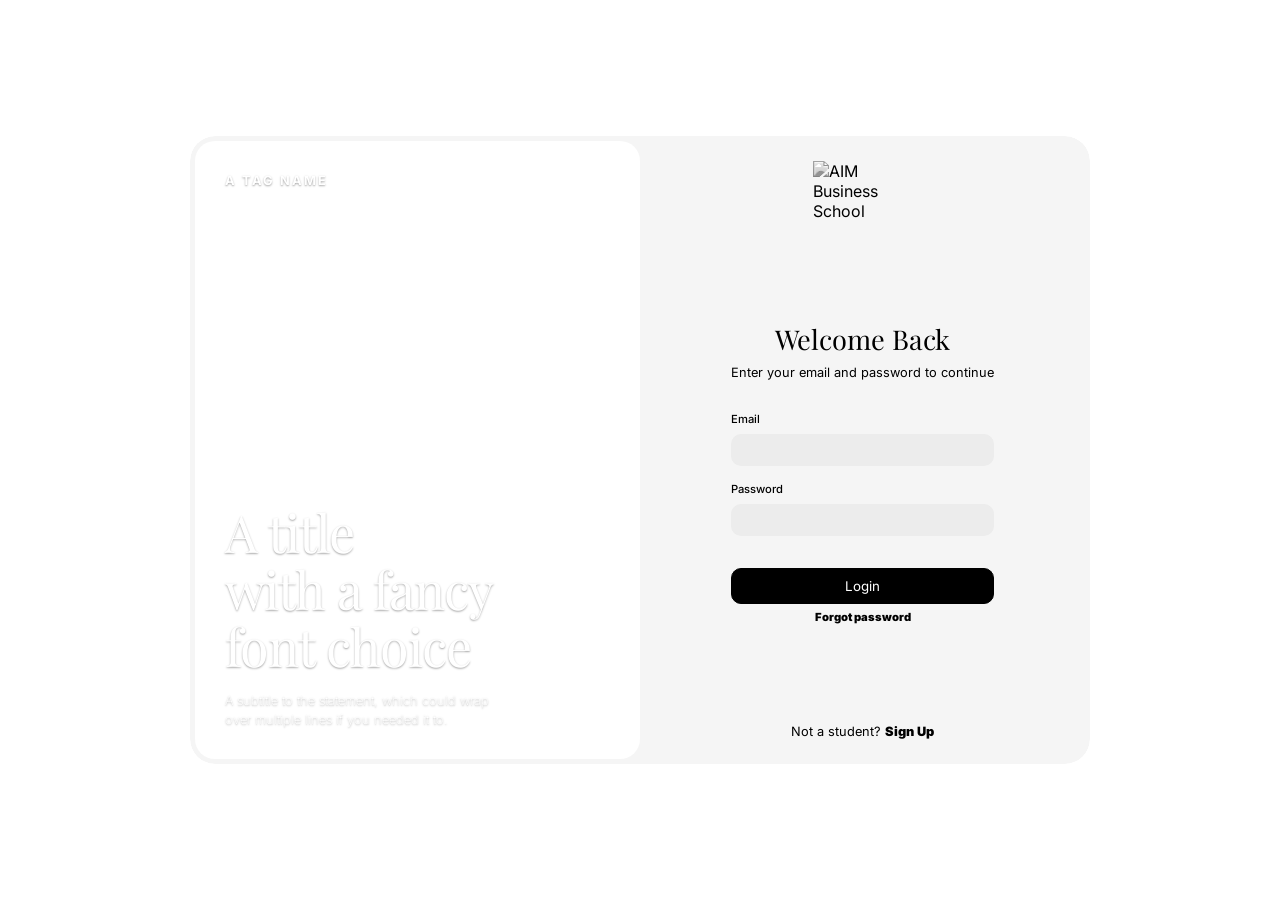
==== index.html @ 40762cf9 "Initial HTML skeleton" ====
<!DOCTYPE html>
<html lang="en">
<head>
  <meta charset="UTF-8" />
  <meta name="viewport" content="width=device-width, initial-scale=1.0"/>
  <title>Login • Student Portal</title>
  <link rel="stylesheet" href="styles/login.css">
</head>
<body class="login">
  <div class="container">
  <div class="card-fill" aria-hidden="true"></div>

  <article class="highlight">
    <p class="highlight-tag"> a tag name</p>
    <span>
      <h2>A title <br>with a fancy font choice</h2>
      <p>A subtitle to the statement, which could wrap over multiple lines if you needed it to.</p>
    </span>
  </article>

  <main class="login-panel">
    <img class="brand-logo" src="https://www.aim.com.au/sites/default/files/AIM-Business-School-Logo_1.png" alt="AIM Business School">
    <section>
      <h1>Welcome Back</h1>
      <p>Enter your email and password to continue</p>
      <form action="dashboard.html">
        <label for="email">Email</label>
        <input type="text" id="email" name="email" required>

        <label for="password">Password</label>
        <input type="password" id="password" name="password" required>
        <button type="submit">Login</button>

        <a href="#" class="forgot-password">Forgot password</a>

      </form>
    </section>
    <p>Not a student? <a href="#">Sign Up</a></p>
  </main>
</div>

  <script src="scripts/login-mask.js"></script>
</body>
</html>
---- styles/login.css ----
@import url("https://fonts.googleapis.com/css2?family=Inter:ital,opsz,wght@0,14..32,100..900;1,14..32,100..900&family=Playfair+Display:ital,wght@0,400..900;1,400..900&family=Playfair:ital,opsz,wght@0,5..1200,300..900;1,5..1200,300..900&display=swap");

* {
  box-sizing: border-box;
  margin: 0;
  font-family: "Inter", sans-serif;
}
h1,
h2 {
  font-family: "Playfair Display", serif;
}

a {
  text-decoration: none;
  color: black;
  font-weight: 900;
}

body {
  height: 100vh;
  background-image: url("https://images.unsplash.com/photo-1536311312982-31ed42ebc0f0?q=80&w=1974&auto=format&fit=crop&ixlib=rb-4.1.0&ixid=M3wxMjA3fDB8MHxwaG90by1wYWdlfHx8fGVufDB8fHx8fA%3D%3D");
  background-position: bottom;
  background-size: cover;
}

.container {
  position: absolute;
  display: grid;
  grid-template-columns: 1fr 1fr;
  gap: 0;
  top: 50%;
  left: 50%;
  transform: translate(-50%, -50%);
  max-width: 900px;
  width: 100%;
  padding: 5px;
  border-radius: 25px;
  overflow: hidden;
}

.card-fill {
  position: absolute;
  inset: 0;
  background: #f5f5f5;
  border-radius: 25px;
  z-index: 0;
  pointer-events: none;
}

.login-panel,
.highlight {
  position: relative;
  z-index: 1;
}

.login-panel {
  display: grid;
  padding: 20px 30px;
  margin: auto;
  gap: 100px;
}

.login-panel h1 {
  text-align: center;
  font-size: 1.7rem;
  font-weight: 400;
  letter-spacing: -0.1px;
  margin-bottom: 8px;
}

.login-panel p {
  text-align: center;
  font-size: 0.8rem;
}

.brand-logo {
  width: 100px;
  margin: auto;
  filter: grayscale(100%);
}

form {
  display: grid;
  font-size: 0.7rem;
  margin-top: 16px;
}
form label {
  font-weight: 500;
  margin: 16px 0 8px;
}
form input {
  padding: 8px;
  border-radius: 10px;
  border: 0;
  background-color: #ececec;
  color: #555;
  transition: 0.3s ease;
}

form input:hover {
  background-color: #c9c9c9;
}

.forgot-password {
  font-size: 0.7rem;
  text-decoration: none;
  text-align: center;
  margin-top: 6px;
}

button[type="submit"] {
  margin-top: 32px;
  border: 1px solid black;
  border-radius: 10px;
  padding: 9px 13px;
  background: #000;
  color: white;
  cursor: pointer;
  transition: 0.3s ease;
}

button[type="submit"]:hover {
  color: black;
  background-color: white;
}

.highlight {
  grid-column: 1;
  display: flex;
  flex-direction: column;
  justify-content: space-between;
  background: transparent;
  color: white;
  padding: 30px 140px 30px 30px;
  border-radius: 20px;
  text-shadow: 0 1px 2px rgba(0, 0, 0, 0.35);
  /*   box-shadow: inset 0 0 0 1px rgba(255,255,255,.3); */
}

.highlight h2 {
  font-size: 52px;
  font-weight: 400;
  margin-bottom: 16px;
  line-height: 1.1;
  letter-spacing: -1px;
}

.highlight p {
  font-weight: 200;
  line-height: 1.2rem;
  font-size: 0.8rem;
}

.highlight-tag {
  text-transform: uppercase;
  font-weight: 700 !important;
  letter-spacing: 2px;
}
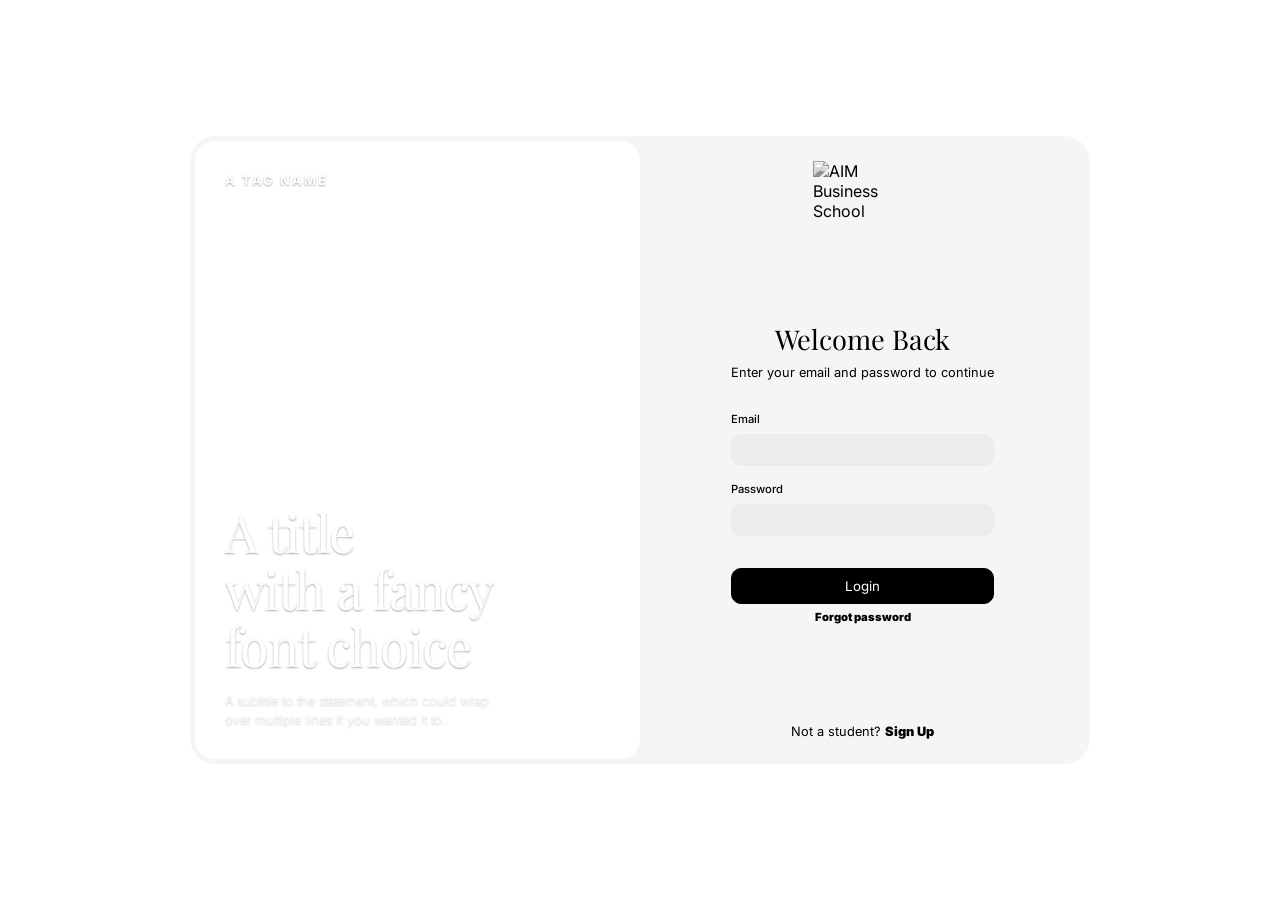
==== commit d892b20c: "Changed subtitle wording" ====
--- a/index.html
+++ b/index.html
@@ -14,7 +14,7 @@
     <p class="highlight-tag"> a tag name</p>
     <span>
       <h2>A title <br>with a fancy font choice</h2>
-      <p>A subtitle to the statement, which could wrap over multiple lines if you needed it to.</p>
+      <p>A subtitle to the statement, which could wrap over multiple lines if you wanted it to.</p>
     </span>
   </article>
 
